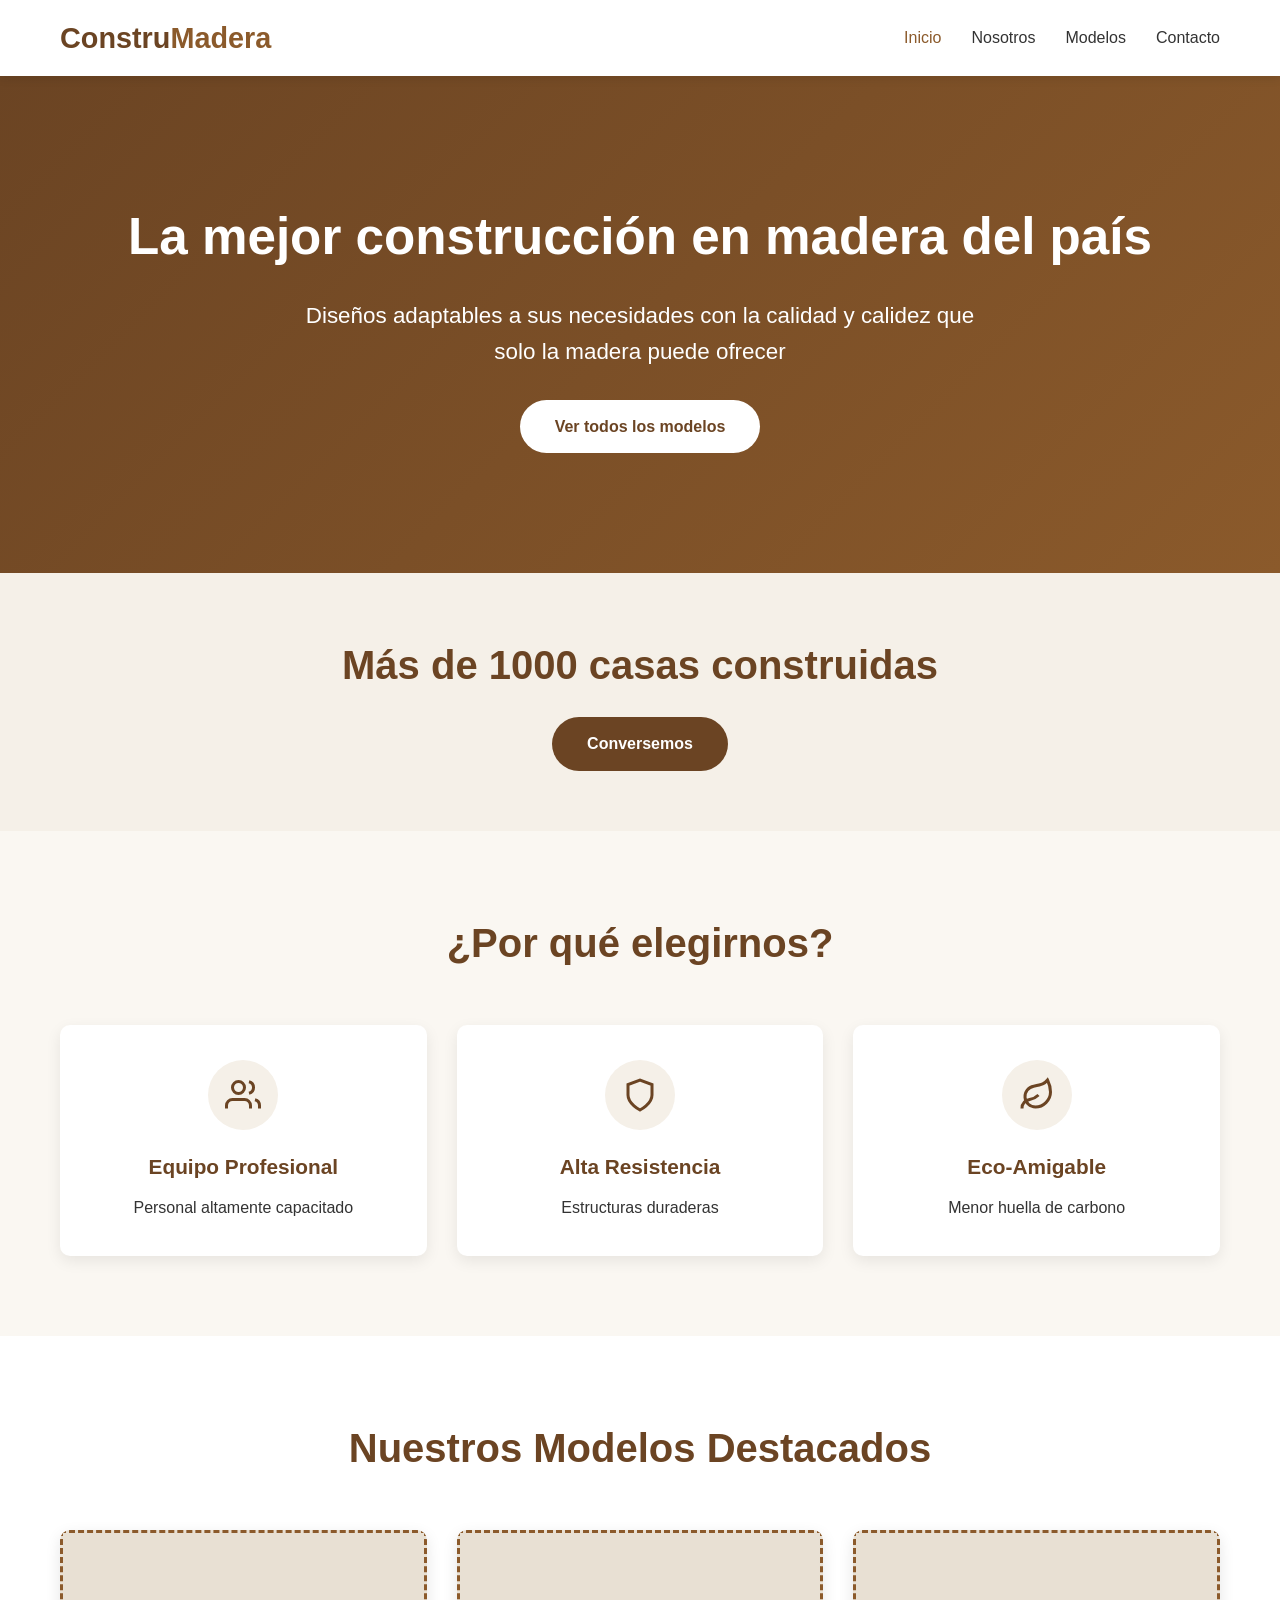
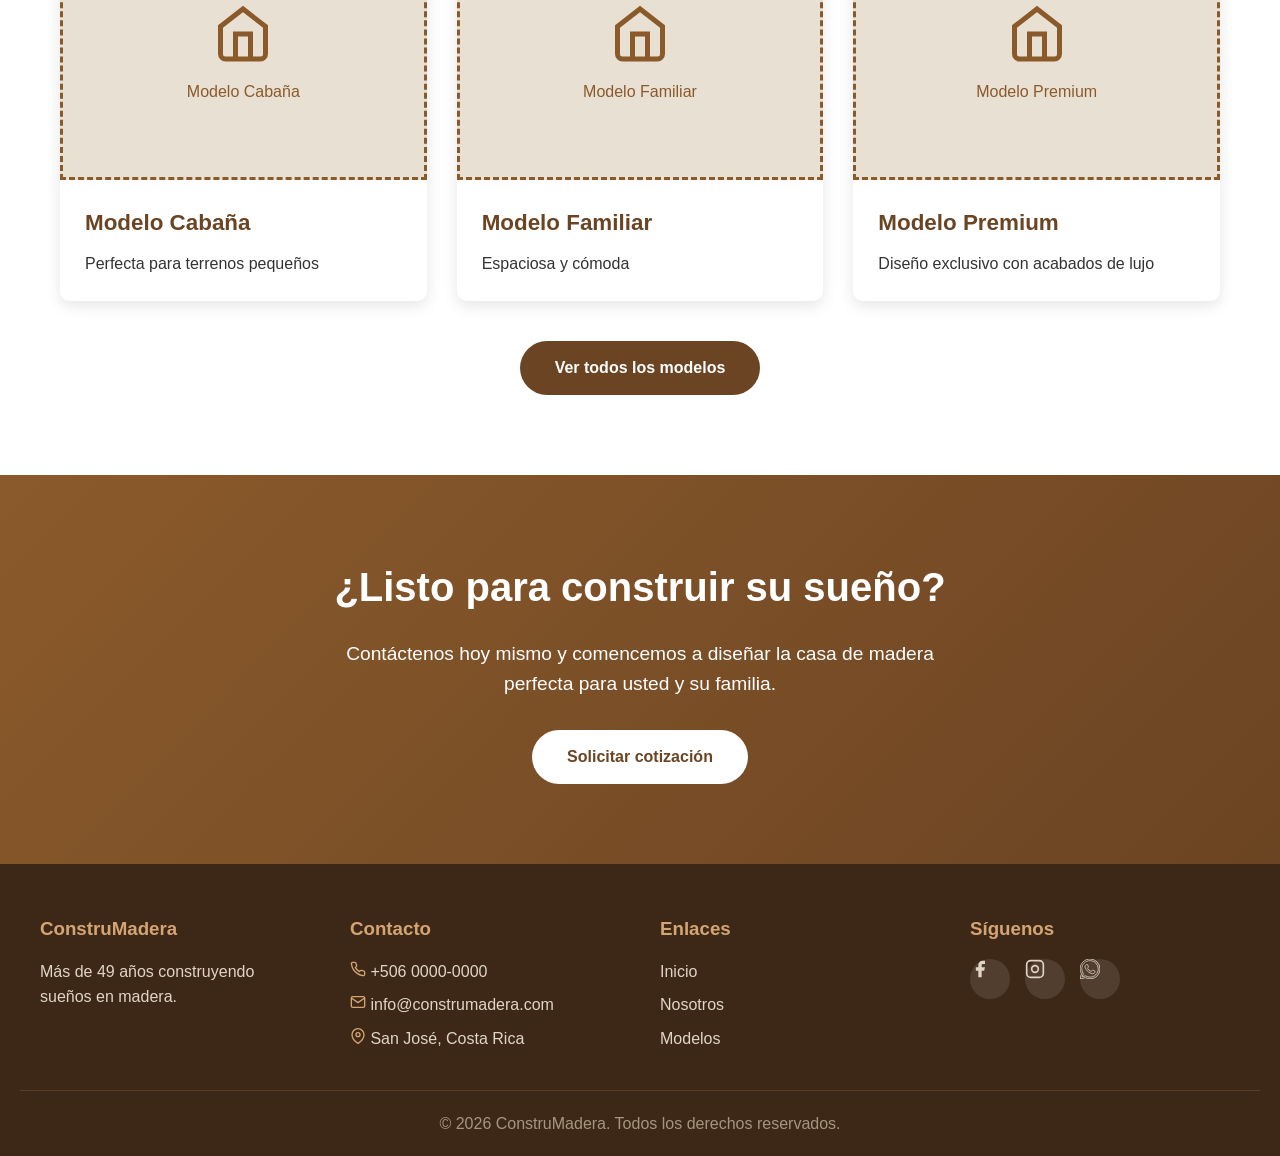
==== index.html @ e32a0bb5 "Add files via upload" ====
<!DOCTYPE html>
<html lang="es">
<head>
    <meta charset="UTF-8">
    <meta name="viewport" content="width=device-width, initial-scale=1.0">
    <title>ConstruMadera - Inicio</title>
    <link rel="stylesheet" href="css/index.css">
</head>
<body>
    <header id="header">
        <div class="nav-container">
            <div class="logo">Constru<span>Madera</span></div>
            <nav>
                <ul id="nav-menu">
                    <li><a href="index.html" class="active">Inicio</a></li>
                    <li><a href="nosotros.html">Nosotros</a></li>
                    <li><a href="modelos.html">Modelos</a></li>
                    <li><a href="contacto.html">Contacto</a></li>
                </ul>
            </nav>
            <button class="menu-toggle" id="menu-toggle"><span></span><span></span><span></span></button>
        </div>
    </header>

    <section class="hero">
        <div class="container">
            <h1>La mejor construcción en madera del país</h1>
            <p>Diseños adaptables a sus necesidades con la calidad y calidez que solo la madera puede ofrecer</p>
            <a href="modelos.html" class="btn">Ver todos los modelos</a>
        </div>
    </section>

    <section class="stats">
        <div class="container">
            <h2>Más de 1000 casas construidas</h2>
            <a href="contacto.html" class="btn btn-primary">Conversemos</a>
        </div>
    </section>

    <section class="features-preview">
        <div class="container">
            <h2>¿Por qué elegirnos?</h2>
            <div class="features-grid" id="features-grid"></div>
        </div>
    </section>

    <section class="models-preview">
        <div class="container">
            <h2>Nuestros Modelos Destacados</h2>
            <div class="models-grid" id="models-grid"></div>
            <div style="text-align: center; margin-top: 40px;">
                <a href="modelos.html" class="btn btn-primary">Ver todos los modelos</a>
            </div>
        </div>
    </section>

    <section class="cta-section">
        <div class="container">
            <h2>¿Listo para construir su sueño?</h2>
            <p>Contáctenos hoy mismo y comencemos a diseñar la casa de madera perfecta para usted y su familia.</p>
            <a href="contacto.html" class="btn">Solicitar cotización</a>
        </div>
    </section>

    <footer>
        <div class="footer-content">
            <div class="footer-section">
                <h3>ConstruMadera</h3>
                <p>Más de 49 años construyendo sueños en madera.</p>
            </div>
            <div class="footer-section">
                <h3>Contacto</h3>
                <p class="contact-line">
                    <svg class="inline-icon" viewBox="0 0 24 24" fill="none" stroke="currentColor" stroke-width="2"><path d="M22 16.92v3a2 2 0 01-2.18 2 19.79 19.79 0 01-8.63-3.07 19.5 19.5 0 01-6-6 19.79 19.79 0 01-3.07-8.67A2 2 0 014.11 2h3a2 2 0 012 1.72 12.84 12.84 0 00.7 2.81 2 2 0 01-.45 2.11L8.09 9.91a16 16 0 006 6l1.27-1.27a2 2 0 012.11-.45 12.84 12.84 0 002.81.7A2 2 0 0122 16.92z"/></svg>
                    +506 0000-0000
                </p>
                <p class="contact-line">
                    <svg class="inline-icon" viewBox="0 0 24 24" fill="none" stroke="currentColor" stroke-width="2"><path d="M4 4h16c1.1 0 2 .9 2 2v12c0 1.1-.9 2-2 2H4c-1.1 0-2-.9-2-2V6c0-1.1.9-2 2-2z"/><polyline points="22,6 12,13 2,6"/></svg>
                    info@construmadera.com
                </p>
                <p class="contact-line">
                    <svg class="inline-icon" viewBox="0 0 24 24" fill="none" stroke="currentColor" stroke-width="2"><path d="M21 10c0 7-9 13-9 13s-9-6-9-13a9 9 0 0118 0z"/><circle cx="12" cy="10" r="3"/></svg>
                    San José, Costa Rica
                </p>
            </div>
            <div class="footer-section">
                <h3>Enlaces</h3>
                <a href="index.html">Inicio</a>
                <a href="nosotros.html">Nosotros</a>
                <a href="modelos.html">Modelos</a>
            </div>
            <div class="footer-section">
                <h3>Síguenos</h3>
                <div class="social-icons">
                    <a href="#" class="social-link" title="Facebook">
                        <svg viewBox="0 0 24 24" fill="currentColor"><path d="M18 2h-3a5 5 0 00-5 5v3H7v4h3v8h4v-8h3l1-4h-4V7a1 1 0 011-1h3z"/></svg>
                    </a>
                    <a href="#" class="social-link" title="Instagram">
                        <svg viewBox="0 0 24 24" fill="none" stroke="currentColor" stroke-width="2"><rect x="2" y="2" width="20" height="20" rx="5"/><circle cx="12" cy="12" r="4"/><line x1="17.5" y1="6.5" x2="17.51" y2="6.5"/></svg>
                    </a>
                    <a href="#" class="social-link" title="WhatsApp">
                        <svg viewBox="0 0 24 24" fill="currentColor"><path d="M17.472 14.382c-.297-.149-1.758-.867-2.03-.967-.273-.099-.471-.148-.67.15-.197.297-.767.966-.94 1.164-.173.199-.347.223-.644.075-.297-.15-1.255-.463-2.39-1.475-.883-.788-1.48-1.761-1.653-2.059-.173-.297-.018-.458.13-.606.134-.133.298-.347.446-.52.149-.174.198-.298.298-.497.099-.198.05-.371-.025-.52-.075-.149-.669-1.612-.916-2.207-.242-.579-.487-.5-.669-.51-.173-.008-.371-.01-.57-.01-.198 0-.52.074-.792.372-.272.297-1.04 1.016-1.04 2.479 0 1.462 1.065 2.875 1.213 3.074.149.198 2.096 3.2 5.077 4.487.709.306 1.262.489 1.694.625.712.227 1.36.195 1.871.118.571-.085 1.758-.719 2.006-1.413.248-.694.248-1.289.173-1.413-.074-.124-.272-.198-.57-.347m-5.421 7.403h-.004a9.87 9.87 0 01-5.031-1.378l-.361-.214-3.741.982.998-3.648-.235-.374a9.86 9.86 0 01-1.51-5.26c.001-5.45 4.436-9.884 9.888-9.884 2.64 0 5.122 1.03 6.988 2.898a9.825 9.825 0 012.893 6.994c-.003 5.45-4.437 9.884-9.885 9.884m8.413-18.297A11.815 11.815 0 0012.05 0C5.495 0 .16 5.335.157 11.892c0 2.096.547 4.142 1.588 5.945L.057 24l6.305-1.654a11.882 11.882 0 005.687 1.448h.005c6.554 0 11.89-5.335 11.893-11.893a11.821 11.821 0 00-3.48-8.413Z"/></svg>
                    </a>
                </div>
            </div>
        </div>
        <div class="copyright">
            <p>&copy; 2026 ConstruMadera. Todos los derechos reservados.</p>
        </div>
    </footer>

    <script>
        const AppData = {
            features: [
                { 
                    title: "Equipo Profesional", 
                    desc: "Personal altamente capacitado", 
                    icon: `<svg viewBox="0 0 24 24" fill="none" stroke="currentColor" stroke-width="2"><path d="M17 21v-2a4 4 0 00-4-4H5a4 4 0 00-4 4v2"/><circle cx="9" cy="7" r="4"/><path d="M23 21v-2a4 4 0 00-3-3.87M16 3.13a4 4 0 010 7.75"/></svg>` 
                },
                { 
                    title: "Alta Resistencia", 
                    desc: "Estructuras duraderas", 
                    icon: `<svg viewBox="0 0 24 24" fill="none" stroke="currentColor" stroke-width="2"><path d="M12 22s8-4 8-10V5l-8-3-8 3v7c0 6 8 10 8 10z"/></svg>` 
                },
                { 
                    title: "Eco-Amigable", 
                    desc: "Menor huella de carbono", 
                    icon: `<svg viewBox="0 0 24 24" fill="none" stroke="currentColor" stroke-width="2"><path d="M11 20A7 7 0 019.8 6.1C15.5 5 17 4.48 19 2c1 2 2 4.18 2 8 0 5.5-4.78 10-10 10z"/><path d="M2 21c0-3 1.85-5.36 5.08-6C9.5 14.52 12 13 13 12"/></svg>` 
                }
            ],
            models: [
                { name: "Modelo Cabaña", desc: "Perfecta para terrenos pequeños" },
                { name: "Modelo Familiar", desc: "Espaciosa y cómoda" },
                { name: "Modelo Premium", desc: "Diseño exclusivo con acabados de lujo" }
            ]
        };

        document.getElementById('features-grid').innerHTML = AppData.features.map(f => `
            <div class="feature-card">
                <div class="icon-wrapper">${f.icon}</div>
                <h3>${f.title}</h3>
                <p>${f.desc}</p>
            </div>
        `).join('');

        document.getElementById('models-grid').innerHTML = AppData.models.map(m => `
            <div class="model-card">
                <div class="image-placeholder">
                    <svg viewBox="0 0 24 24" fill="none" stroke="currentColor" stroke-width="2"><path d="M3 9l9-7 9 7v11a2 2 0 01-2 2H5a2 2 0 01-2-2z"/><polyline points="9 22 9 12 15 12 15 22"/></svg>
                    <span>${m.name}</span>
                </div>
                <div class="model-info">
                    <h3>${m.name}</h3>
                    <p>${m.desc}</p>
                </div>
            </div>
        `).join('');

        document.getElementById('menu-toggle').addEventListener('click', () => {
            document.getElementById('nav-menu').classList.toggle('active');
        });
    </script>
</body>
</html>
---- css/index.css ----
* { margin: 0; padding: 0; box-sizing: border-box; font-family: 'Segoe UI', Tahoma, Geneva, Verdana, sans-serif; }
body { color: #333; line-height: 1.6; }
a { text-decoration: none; color: inherit; }
.container { max-width: 1200px; margin: 0 auto; padding: 0 20px; }

/* HEADER */
#header { background-color: #fff; box-shadow: 0 2px 10px rgba(0,0,0,0.1); position: sticky; top: 0; z-index: 1000; }
.nav-container { display: flex; justify-content: space-between; align-items: center; padding: 15px 20px; max-width: 1200px; margin: 0 auto; }
.logo { font-size: 1.8rem; font-weight: bold; color: #6b4423; }
.logo span { color: #8b5a2b; }
nav ul { display: flex; list-style: none; gap: 30px; }
nav ul li a { font-weight: 500; transition: color 0.3s; }
nav ul li a:hover, nav ul li a.active { color: #8b5a2b; }
.menu-toggle { display: none; flex-direction: column; background: none; border: none; cursor: pointer; gap: 5px; }
.menu-toggle span { width: 25px; height: 3px; background-color: #6b4423; transition: 0.3s; }

/* HERO */
.hero { background: linear-gradient(135deg, #6b4423 0%, #8b5a2b 100%); color: white; padding: 120px 20px; text-align: center; }
.hero h1 { font-size: 3.2rem; margin-bottom: 20px; }
.hero p { font-size: 1.4rem; margin-bottom: 30px; max-width: 700px; margin-left: auto; margin-right: auto; }
.btn { display: inline-block; background-color: #fff; color: #6b4423; padding: 14px 35px; border-radius: 50px; font-weight: bold; transition: transform 0.3s, box-shadow 0.3s; border: none; cursor: pointer; font-size: 1rem; }
.btn:hover { transform: translateY(-3px); box-shadow: 0 10px 20px rgba(0,0,0,0.2); }
.btn-primary { background-color: #6b4423; color: white; }
.btn-primary:hover { background-color: #8b5a2b; }

/* STATS */
.stats { background-color: #f5f0e8; padding: 60px 20px; text-align: center; }
.stats h2 { font-size: 2.5rem; color: #6b4423; margin-bottom: 20px; }

/* FEATURES PREVIEW */
.features-preview { padding: 80px 20px; background-color: #faf7f2; }
.features-preview h2 { text-align: center; font-size: 2.5rem; color: #6b4423; margin-bottom: 50px; }
.features-grid { display: grid; grid-template-columns: repeat(auto-fit, minmax(280px, 1fr)); gap: 30px; max-width: 1200px; margin: 0 auto; }
.feature-card { background-color: white; padding: 35px; border-radius: 10px; text-align: center; box-shadow: 0 5px 15px rgba(0,0,0,0.08); transition: transform 0.3s; }
.feature-card:hover { transform: translateY(-5px); }
.feature-card .icon-wrapper { width: 70px; height: 70px; background-color: #f5f0e8; border-radius: 50%; display: flex; align-items: center; justify-content: center; margin: 0 auto 20px; }
.feature-card .icon-wrapper svg { width: 36px; height: 36px; stroke: #6b4423; }
.feature-card h3 { color: #6b4423; margin-bottom: 12px; font-size: 1.3rem; }

/* MODELS PREVIEW */
.models-preview { padding: 80px 20px; }
.models-preview h2 { text-align: center; font-size: 2.5rem; color: #6b4423; margin-bottom: 50px; }
.models-grid { display: grid; grid-template-columns: repeat(auto-fit, minmax(300px, 1fr)); gap: 30px; max-width: 1200px; margin: 0 auto; }
.model-card { background-color: white; border-radius: 10px; overflow: hidden; box-shadow: 0 5px 15px rgba(0,0,0,0.1); transition: transform 0.3s; }
.model-card:hover { transform: translateY(-5px); }
.image-placeholder { background-color: #e8e0d3; border: 3px dashed #8b5a2b; display: flex; flex-direction: column; justify-content: center; align-items: center; color: #8b5a2b; font-weight: 500; min-height: 250px; text-align: center; padding: 20px; }
.image-placeholder svg { width: 60px; height: 60px; margin-bottom: 15px; stroke: #8b5a2b; }
.model-info { padding: 25px; }
.model-info h3 { color: #6b4423; margin-bottom: 10px; font-size: 1.4rem; }

/* CTA SECTION */
.cta-section { background: linear-gradient(135deg, #8b5a2b 0%, #6b4423 100%); color: white; padding: 80px 20px; text-align: center; }
.cta-section h2 { font-size: 2.5rem; margin-bottom: 20px; }
.cta-section p { font-size: 1.2rem; margin-bottom: 30px; max-width: 600px; margin-left: auto; margin-right: auto; }

/* FOOTER */
footer { background-color: #3d2817; color: white; padding: 50px 20px 20px; }
.footer-content { display: grid; grid-template-columns: repeat(auto-fit, minmax(250px, 1fr)); gap: 40px; max-width: 1200px; margin: 0 auto 30px; }
.footer-section h3 { margin-bottom: 15px; color: #d4a574; }
.footer-section p, .footer-section a { margin-bottom: 8px; display: block; color: #e0d5c5; }
.footer-section a:hover { color: white; }

.contact-line { display: flex; align-items: center; gap: 10px; }
.inline-icon { width: 16px; height: 16px; stroke: #d4a574; flex-shrink: 0; }

.social-icons { display: flex; gap: 15px; margin-top: 10px; }
.social-link { display: flex; align-items: center; justify-content: center; width: 40px; height: 40px; background-color: rgba(255,255,255,0.1); border-radius: 50%; transition: background-color 0.3s; }
.social-link:hover { background-color: rgba(255,255,255,0.25); }
.social-link svg { width: 20px; height: 20px; fill: #e0d5c5; }
.social-link:nth-child(2) svg, .social-link:nth-child(3) svg { fill: none; stroke: #e0d5c5; }

.copyright { text-align: center; padding-top: 20px; border-top: 1px solid #5a3d24; color: #a89580; }

@media (max-width: 768px) {
    .hero h1 { font-size: 2rem; }
    .hero p { font-size: 1.1rem; }
    nav ul { display: none; position: absolute; top: 100%; left: 0; right: 0; background-color: white; flex-direction: column; padding: 20px; box-shadow: 0 5px 10px rgba(0,0,0,0.1); }
    nav ul.active { display: flex; }
    .menu-toggle { display: flex; }
    .logo { font-size: 1.4rem; }
}
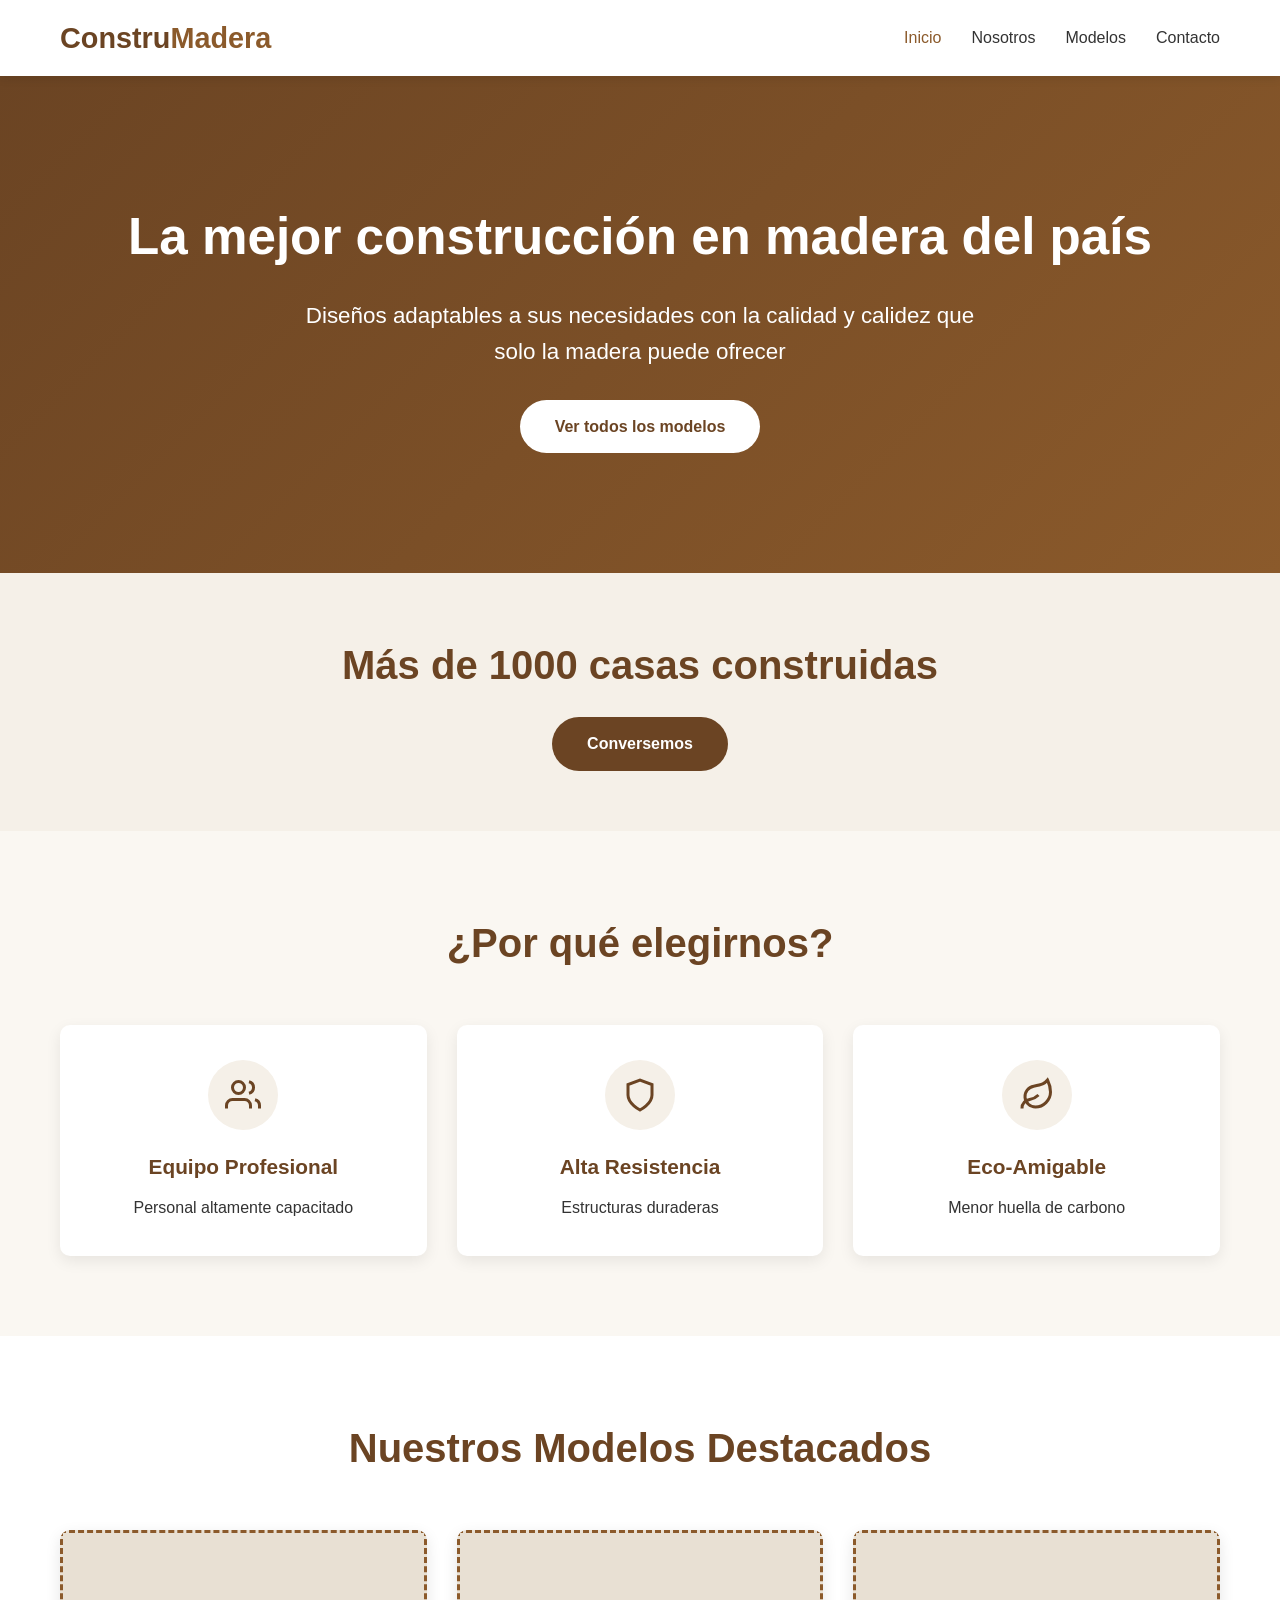
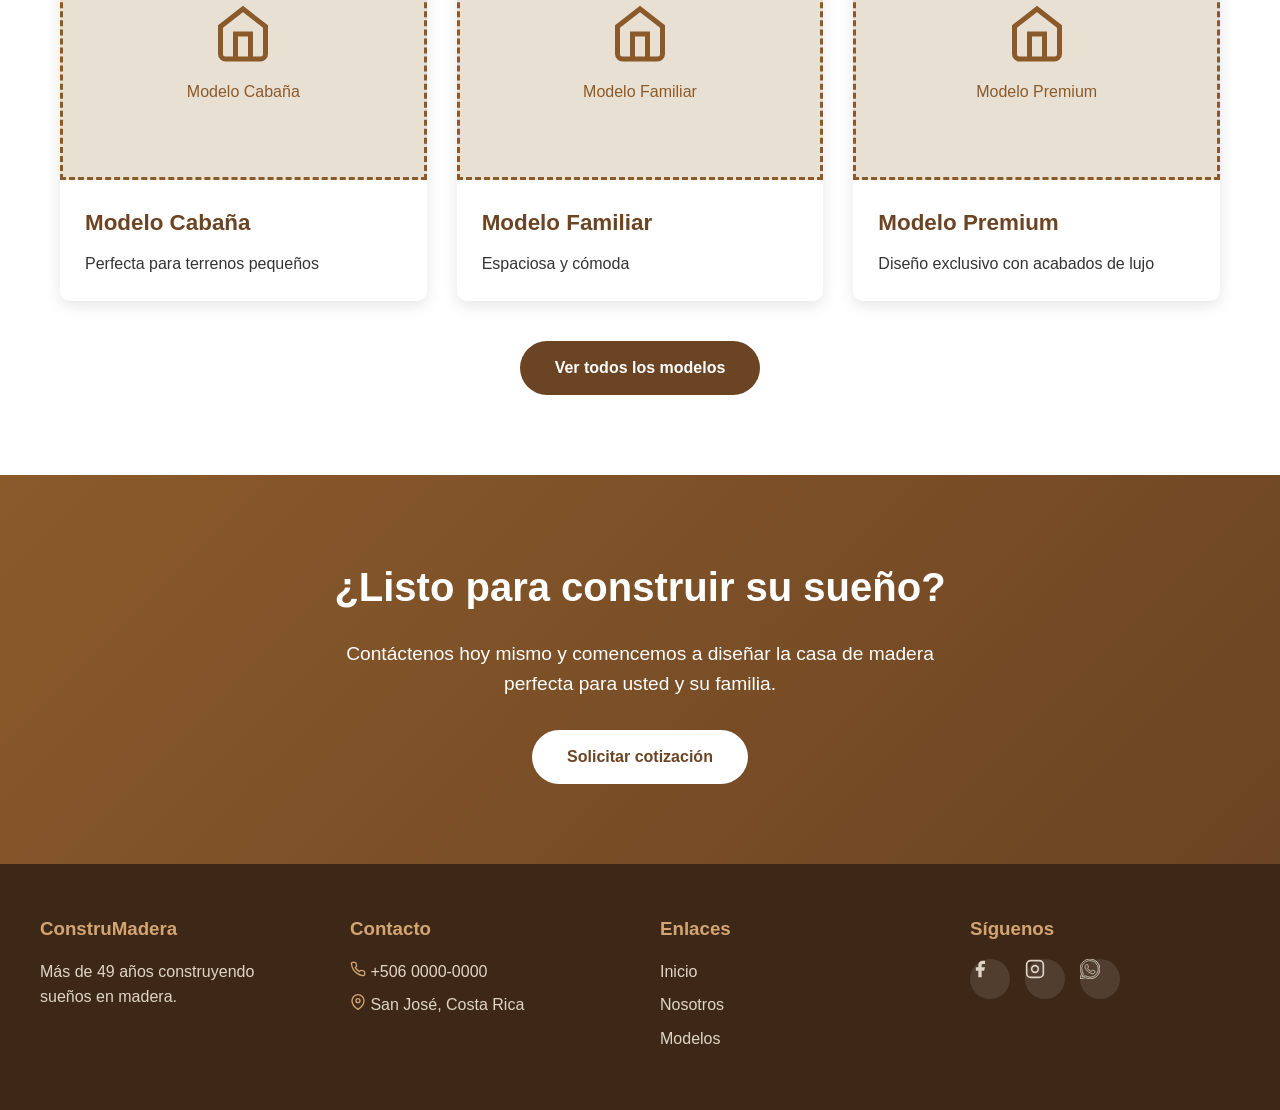
==== commit 70e85e9e: "errores menore" ====
--- a/index.html
+++ b/index.html
@@ -74,10 +74,7 @@
                     <svg class="inline-icon" viewBox="0 0 24 24" fill="none" stroke="currentColor" stroke-width="2"><path d="M22 16.92v3a2 2 0 01-2.18 2 19.79 19.79 0 01-8.63-3.07 19.5 19.5 0 01-6-6 19.79 19.79 0 01-3.07-8.67A2 2 0 014.11 2h3a2 2 0 012 1.72 12.84 12.84 0 00.7 2.81 2 2 0 01-.45 2.11L8.09 9.91a16 16 0 006 6l1.27-1.27a2 2 0 012.11-.45 12.84 12.84 0 002.81.7A2 2 0 0122 16.92z"/></svg>
                     +506 0000-0000
                 </p>
-                <p class="contact-line">
-                    <svg class="inline-icon" viewBox="0 0 24 24" fill="none" stroke="currentColor" stroke-width="2"><path d="M4 4h16c1.1 0 2 .9 2 2v12c0 1.1-.9 2-2 2H4c-1.1 0-2-.9-2-2V6c0-1.1.9-2 2-2z"/><polyline points="22,6 12,13 2,6"/></svg>
-                    info@construmadera.com
-                </p>
+                
                 <p class="contact-line">
                     <svg class="inline-icon" viewBox="0 0 24 24" fill="none" stroke="currentColor" stroke-width="2"><path d="M21 10c0 7-9 13-9 13s-9-6-9-13a9 9 0 0118 0z"/><circle cx="12" cy="10" r="3"/></svg>
                     San José, Costa Rica
@@ -104,9 +101,7 @@
                 </div>
             </div>
         </div>
-        <div class="copyright">
-            <p>&copy; 2026 ConstruMadera. Todos los derechos reservados.</p>
-        </div>
+        
     </footer>
 
     <script>
